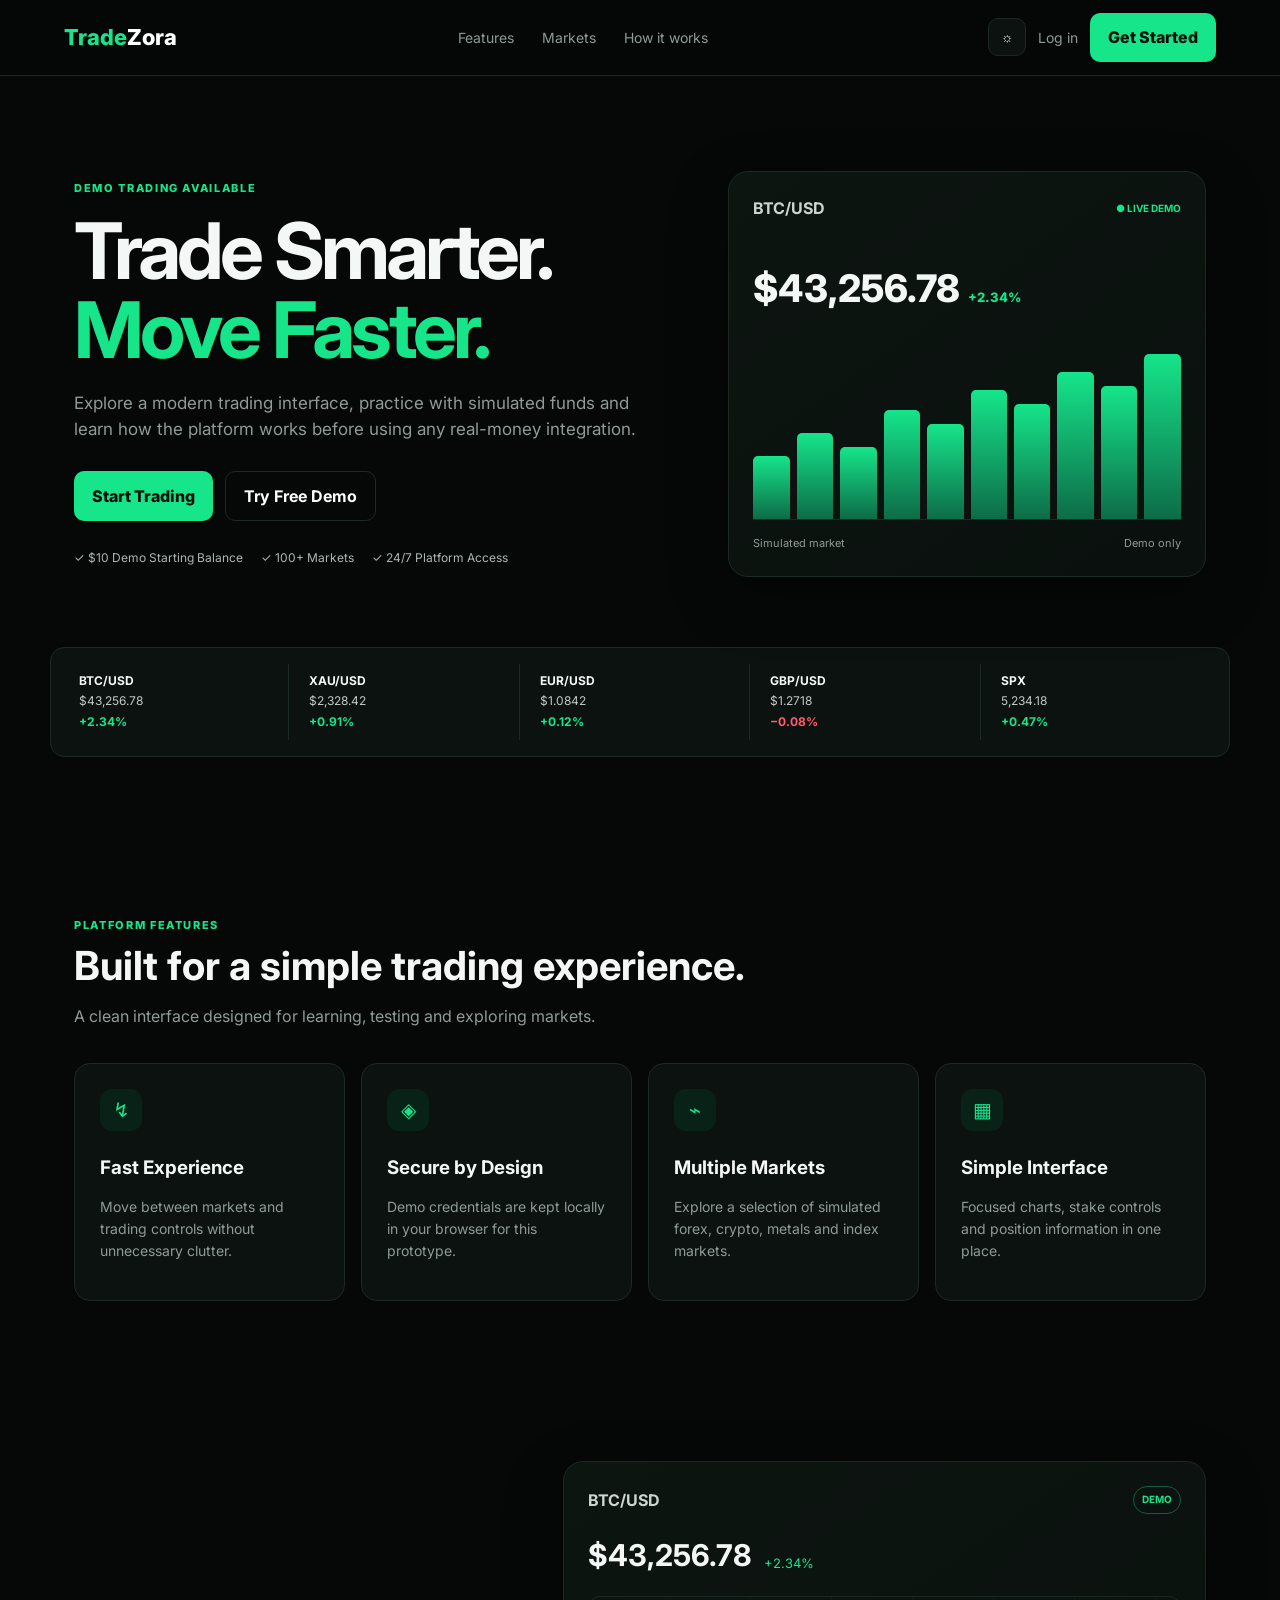
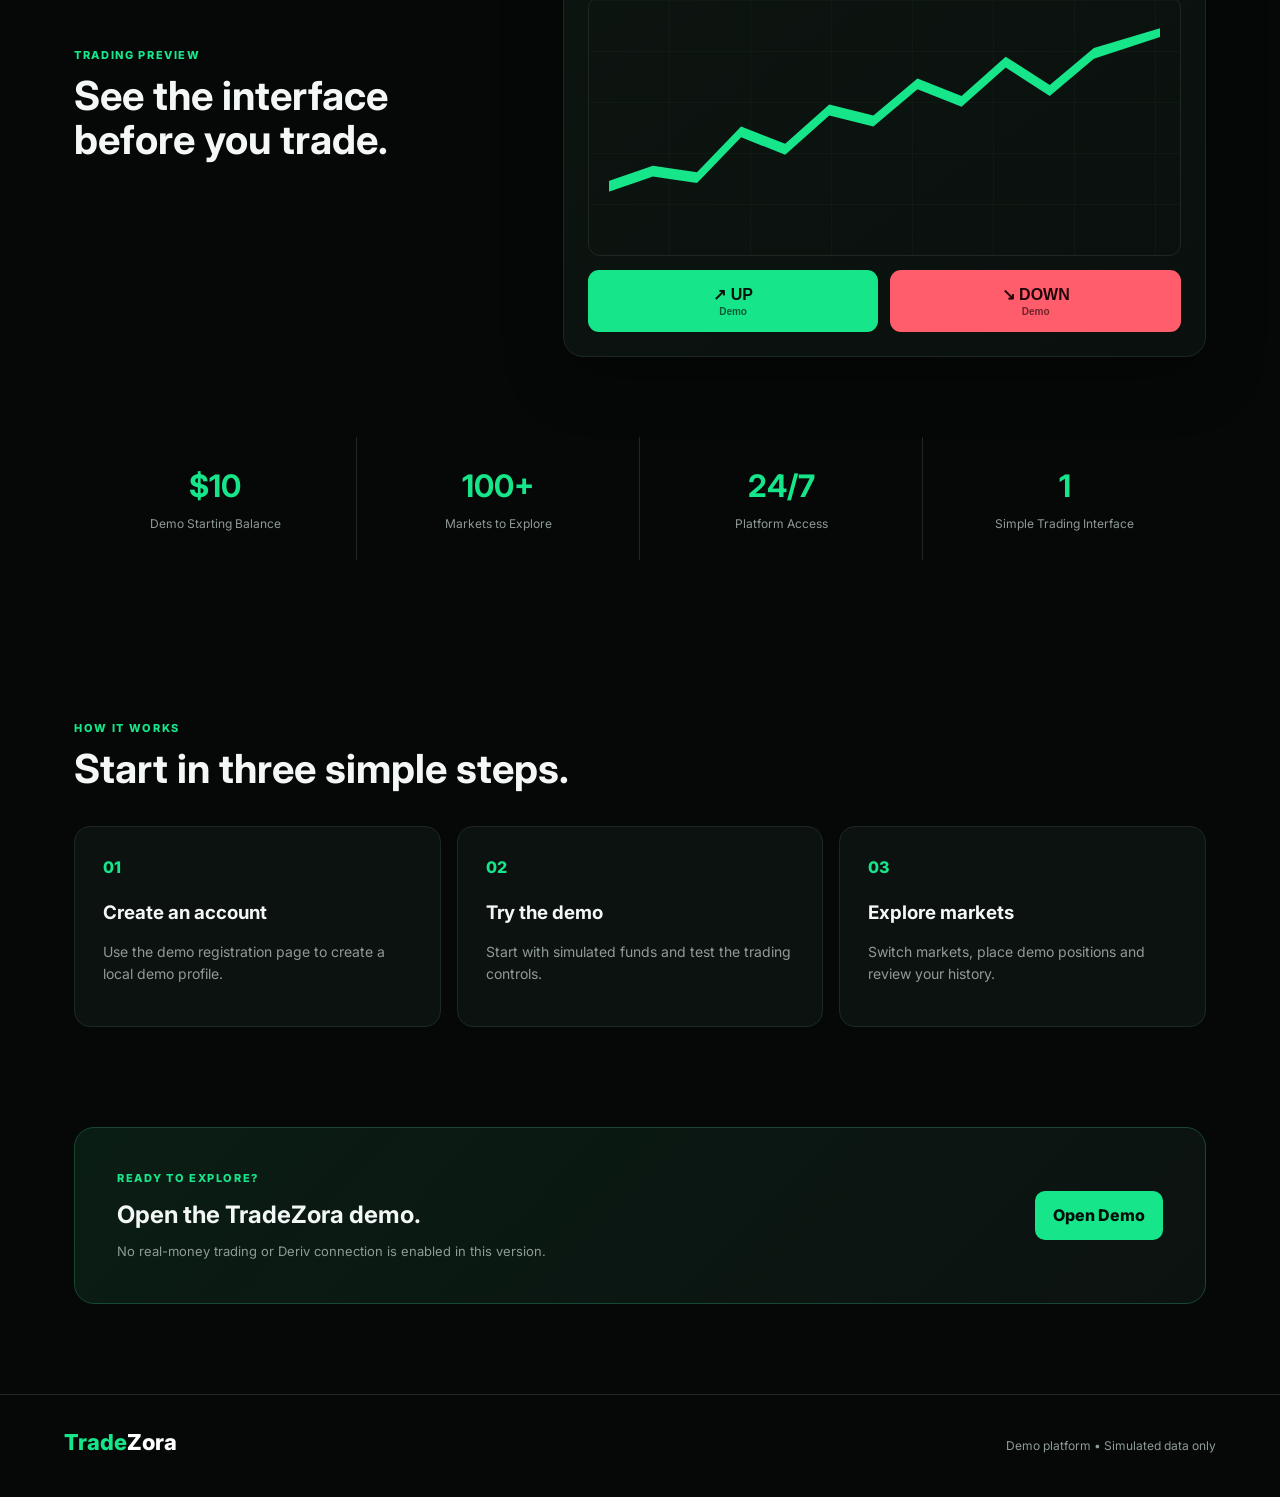
==== index.html @ fb7799f3 "Add files via upload" ====
<!DOCTYPE html>
<html lang="en">
<head>
  <meta charset="UTF-8">
  <meta name="viewport" content="width=device-width, initial-scale=1.0">
  <title>TradeZora — Demo Trading Platform</title>
  <meta name="description" content="TradeZora demo trading platform. Explore markets and practice with simulated funds.">
  <link rel="preconnect" href="https://fonts.googleapis.com">
  <link rel="preconnect" href="https://fonts.gstatic.com" crossorigin>
  <link href="https://fonts.googleapis.com/css2?family=Inter:wght@400;500;600;700;800&display=swap" rel="stylesheet">
  <link rel="stylesheet" href="styles.css">
</head>
<body>
  <header class="site-header">
    <a class="logo" href="index.html"><span>Trade</span>Zora</a>
    <nav>
      <a href="#features">Features</a>
      <a href="#markets">Markets</a>
      <a href="#how">How it works</a>
    </nav>
    <div class="header-actions">
      <button class="theme-btn" type="button">☼</button>
      <a class="login-btn" href="auth.html">Log in</a>
      <a class="get-started-btn" href="auth.html">Get Started</a>
    </div>
  </header>

  <main>
    <section class="hero">
      <div class="hero-copy">
        <div class="eyebrow">DEMO TRADING AVAILABLE</div>
        <h1>Trade Smarter.<br><span>Move Faster.</span></h1>
        <p>Explore a modern trading interface, practice with simulated funds and learn how the platform works before using any real-money integration.</p>
        <div class="hero-actions">
          <a class="primary-btn" href="auth.html">Start Trading</a>
          <a class="secondary-btn" href="#markets">Try Free Demo</a>
        </div>
        <div class="trust-row">
          <span>✓ $10 Demo Starting Balance</span>
          <span>✓ 100+ Markets</span>
          <span>✓ 24/7 Platform Access</span>
        </div>
      </div>
      <div class="hero-card">
        <div class="card-top"><span>BTC/USD</span><span class="live-dot">● LIVE DEMO</span></div>
        <div class="hero-price">$43,256.78 <small>+2.34%</small></div>
        <div class="mini-chart"><i></i><i></i><i></i><i></i><i></i><i></i><i></i><i></i><i></i><i></i></div>
        <div class="hero-card-bottom"><span>Simulated market</span><span>Demo only</span></div>
      </div>
    </section>

    <section class="ticker" id="markets">
      <div><strong>BTC/USD</strong><span>$43,256.78</span><b>+2.34%</b></div>
      <div><strong>XAU/USD</strong><span>$2,328.42</span><b>+0.91%</b></div>
      <div><strong>EUR/USD</strong><span>$1.0842</span><b>+0.12%</b></div>
      <div><strong>GBP/USD</strong><span>$1.2718</span><b class="negative">−0.08%</b></div>
      <div><strong>SPX</strong><span>5,234.18</span><b>+0.47%</b></div>
    </section>

    <section class="section" id="features">
      <div class="section-heading">
        <div class="eyebrow">PLATFORM FEATURES</div>
        <h2>Built for a simple trading experience.</h2>
        <p>A clean interface designed for learning, testing and exploring markets.</p>
      </div>
      <div class="feature-grid">
        <article class="feature-card"><div class="feature-icon">↯</div><h3>Fast Experience</h3><p>Move between markets and trading controls without unnecessary clutter.</p></article>
        <article class="feature-card"><div class="feature-icon">◈</div><h3>Secure by Design</h3><p>Demo credentials are kept locally in your browser for this prototype.</p></article>
        <article class="feature-card"><div class="feature-icon">⌁</div><h3>Multiple Markets</h3><p>Explore a selection of simulated forex, crypto, metals and index markets.</p></article>
        <article class="feature-card"><div class="feature-icon">▦</div><h3>Simple Interface</h3><p>Focused charts, stake controls and position information in one place.</p></article>
      </div>
    </section>

    <section class="section preview-section">
      <div class="section-heading">
        <div class="eyebrow">TRADING PREVIEW</div>
        <h2>See the interface before you trade.</h2>
      </div>
      <div class="trade-preview">
        <div class="preview-head"><span>BTC/USD</span><span class="demo-label">DEMO</span></div>
        <div class="price-info"><strong>$43,256.78</strong><span>+2.34%</span></div>
        <div class="big-chart">
          <div class="chart-line"></div>
        </div>
        <div class="preview-buttons">
          <button class="up-button">↗ UP <span>Demo</span></button>
          <button class="down-button">↘ DOWN <span>Demo</span></button>
        </div>
      </div>
    </section>

    <section class="stats-grid">
      <div><strong>$10</strong><span>Demo Starting Balance</span></div>
      <div><strong>100+</strong><span>Markets to Explore</span></div>
      <div><strong>24/7</strong><span>Platform Access</span></div>
      <div><strong>1</strong><span>Simple Trading Interface</span></div>
    </section>

    <section class="section" id="how">
      <div class="section-heading">
        <div class="eyebrow">HOW IT WORKS</div>
        <h2>Start in three simple steps.</h2>
      </div>
      <div class="steps">
        <article><span>01</span><h3>Create an account</h3><p>Use the demo registration page to create a local demo profile.</p></article>
        <article><span>02</span><h3>Try the demo</h3><p>Start with simulated funds and test the trading controls.</p></article>
        <article><span>03</span><h3>Explore markets</h3><p>Switch markets, place demo positions and review your history.</p></article>
      </div>
    </section>

    <section class="cta">
      <div><div class="eyebrow">READY TO EXPLORE?</div><h2>Open the TradeZora demo.</h2><p>No real-money trading or Deriv connection is enabled in this version.</p></div>
      <a class="primary-btn" href="auth.html">Open Demo</a>
    </section>
  </main>

  <footer><div class="logo"><span>Trade</span>Zora</div><p>Demo platform • Simulated data only</p></footer>
  <script src="app.js"></script>
</body>
</html>
---- styles.css ----
:root{--bg:#050807;--panel:#0c1210;--panel2:#101815;--text:#f3f7f5;--muted:#8f9b96;--green:#16e58a;--green2:#0bbd70;--red:#ff5d6c;--border:#1c2923;--shadow:0 20px 60px rgba(0,0,0,.28)}
*{box-sizing:border-box}html{scroll-behavior:smooth}body{margin:0;background:var(--bg);color:var(--text);font-family:Inter,Arial,sans-serif;line-height:1.55}.site-header{height:76px;padding:0 5%;display:flex;align-items:center;justify-content:space-between;border-bottom:1px solid var(--border);position:sticky;top:0;z-index:20;background:rgba(5,8,7,.92);backdrop-filter:blur(16px)}.logo{font-size:22px;font-weight:800;color:#fff;text-decoration:none}.logo span{color:var(--green)}nav{display:flex;gap:28px}nav a,.login-btn{color:var(--muted);text-decoration:none;font-size:14px}nav a:hover,.login-btn:hover{color:#fff}.header-actions{display:flex;gap:12px;align-items:center}.theme-btn{width:38px;height:38px;border:1px solid var(--border);background:var(--panel);color:#fff;border-radius:10px;cursor:pointer}.get-started-btn,.primary-btn{display:inline-flex;align-items:center;justify-content:center;background:var(--green);color:#031009;text-decoration:none;border:0;border-radius:10px;padding:12px 18px;font-weight:800;cursor:pointer}.secondary-btn{display:inline-flex;align-items:center;justify-content:center;border:1px solid var(--border);color:#fff;text-decoration:none;border-radius:10px;padding:12px 18px;font-weight:700}.hero{max-width:1180px;margin:auto;padding:95px 24px 70px;display:grid;grid-template-columns:1.1fr .9fr;gap:70px;align-items:center}.eyebrow{color:var(--green);font-size:11px;font-weight:800;letter-spacing:.15em}.hero h1{font-size:clamp(46px,7vw,78px);line-height:1.02;letter-spacing:-.05em;margin:14px 0 20px}.hero h1 span{color:var(--green)}.hero-copy>p{max-width:650px;color:var(--muted);font-size:17px}.hero-actions{display:flex;gap:12px;margin:28px 0}.trust-row{display:flex;flex-wrap:wrap;gap:18px;color:#aeb8b3;font-size:12px}.hero-card,.trade-preview{background:linear-gradient(145deg,#0d1511,#09100d);border:1px solid var(--border);border-radius:20px;box-shadow:var(--shadow)}.hero-card{padding:24px}.card-top,.preview-head{display:flex;justify-content:space-between;align-items:center;color:#cdd5d1;font-weight:700}.live-dot{font-size:10px;color:var(--green)}.hero-price{font-size:38px;font-weight:800;margin:38px 0 22px}.hero-price small{font-size:13px;color:var(--green)}.mini-chart{height:180px;display:flex;align-items:end;gap:7px;border-bottom:1px solid var(--border)}.mini-chart i{display:block;flex:1;background:linear-gradient(180deg,var(--green),#0d6c48);border-radius:5px 5px 0 0}.mini-chart i:nth-child(1){height:35%}.mini-chart i:nth-child(2){height:48%}.mini-chart i:nth-child(3){height:40%}.mini-chart i:nth-child(4){height:61%}.mini-chart i:nth-child(5){height:53%}.mini-chart i:nth-child(6){height:72%}.mini-chart i:nth-child(7){height:64%}.mini-chart i:nth-child(8){height:82%}.mini-chart i:nth-child(9){height:74%}.mini-chart i:nth-child(10){height:92%}.hero-card-bottom{display:flex;justify-content:space-between;color:var(--muted);font-size:11px;margin-top:15px}.ticker{max-width:1180px;margin:0 auto 80px;padding:16px 18px;display:grid;grid-template-columns:repeat(5,1fr);gap:10px;background:var(--panel);border:1px solid var(--border);border-radius:14px}.ticker div{display:flex;flex-direction:column;gap:2px;padding:8px 10px;border-right:1px solid var(--border)}.ticker div:last-child{border:0}.ticker strong{font-size:12px}.ticker span,.ticker b{font-size:12px}.ticker span{color:#c0c9c5}.ticker b{color:var(--green)}.ticker .negative{color:var(--red)}.section{max-width:1180px;margin:auto;padding:80px 24px}.section-heading{max-width:700px;margin-bottom:35px}.section-heading h2{font-size:40px;line-height:1.1;margin:10px 0}.section-heading p{color:var(--muted)}.feature-grid{display:grid;grid-template-columns:repeat(4,1fr);gap:16px}.feature-card{background:var(--panel);border:1px solid var(--border);border-radius:16px;padding:25px}.feature-icon{width:42px;height:42px;display:grid;place-items:center;border-radius:12px;background:#092218;color:var(--green);font-size:20px}.feature-card h3{margin:22px 0 8px}.feature-card p{color:var(--muted);font-size:14px}.preview-section{display:grid;grid-template-columns:.8fr 1.2fr;gap:60px;align-items:center}.preview-section .section-heading{margin:0}.trade-preview{padding:24px}.demo-label{font-size:10px;color:var(--green);border:1px solid #155c40;padding:5px 8px;border-radius:20px}.price-info{display:flex;align-items:end;gap:12px;margin:18px 0}.price-info strong{font-size:30px}.price-info span{color:var(--green);font-size:13px;margin-bottom:5px}.big-chart{height:260px;border:1px solid var(--border);border-radius:12px;background:repeating-linear-gradient(0deg,transparent 0 50px,#132019 51px),repeating-linear-gradient(90deg,transparent 0 80px,#132019 81px);position:relative;overflow:hidden}.chart-line{position:absolute;inset:20px;clip-path:polygon(0 75%,8% 68%,16% 71%,24% 50%,32% 58%,40% 40%,48% 45%,56% 28%,64% 36%,72% 18%,80% 31%,88% 14%,100% 5%,100% 9%,88% 19%,80% 36%,72% 23%,64% 41%,56% 33%,48% 50%,40% 45%,32% 63%,24% 55%,16% 76%,8% 73%,0 80%);background:var(--green)}.preview-buttons{display:grid;grid-template-columns:1fr 1fr;gap:12px;margin-top:14px}.preview-buttons button{border:0;border-radius:11px;padding:15px;font-size:16px;font-weight:800;cursor:pointer}.preview-buttons span{display:block;font-size:10px;opacity:.65;margin-top:2px}.up-button{background:#16e58a;color:#04130b}.down-button{background:#ff5d6c;color:#21060a}.stats-grid{max-width:1132px;margin:0 auto;padding:0 0 80px;display:grid;grid-template-columns:repeat(4,1fr)}.stats-grid div{text-align:center;padding:25px;border-right:1px solid var(--border)}.stats-grid div:last-child{border:0}.stats-grid strong{display:block;color:var(--green);font-size:31px}.stats-grid span{color:var(--muted);font-size:12px}.steps{display:grid;grid-template-columns:repeat(3,1fr);gap:16px}.steps article{background:var(--panel);border:1px solid var(--border);padding:28px;border-radius:16px}.steps span{color:var(--green);font-weight:800}.steps h3{margin:18px 0 8px}.steps p{color:var(--muted);font-size:14px}.cta{max-width:1132px;margin:20px auto 90px;padding:42px;border:1px solid #174832;background:linear-gradient(135deg,#0a1d14,#0c1210);border-radius:20px;display:flex;align-items:center;justify-content:space-between;gap:30px}.cta h2{margin:8px 0}.cta p{margin:0;color:var(--muted);font-size:13px}footer{border-top:1px solid var(--border);padding:30px 5%;display:flex;justify-content:space-between;color:var(--muted);font-size:12px}@media(max-width:900px){nav{display:none}.hero{grid-template-columns:1fr;padding-top:60px}.feature-grid{grid-template-columns:1fr 1fr}.preview-section{grid-template-columns:1fr}.ticker{grid-template-columns:1fr 1fr;margin:0 20px 50px}.stats-grid{grid-template-columns:1fr 1fr}.steps{grid-template-columns:1fr 1fr}.cta{margin-left:20px;margin-right:20px}}@media(max-width:560px){.site-header{padding:0 16px}.login-btn{display:none}.hero{padding:55px 18px}.hero h1{font-size:48px}.hero-actions{flex-direction:column}.trust-row{flex-direction:column;gap:8px}.ticker{grid-template-columns:1fr;margin-left:16px;margin-right:16px}.feature-grid,.steps,.stats-grid{grid-template-columns:1fr}.stats-grid{padding:0 18px 50px}.stats-grid div{border-right:0;border-bottom:1px solid var(--border)}.stats-grid div:last-child{border:0}.section{padding:55px 18px}.section-heading h2{font-size:32px}.cta{margin:10px 18px 60px;padding:28px;flex-direction:column;align-items:flex-start}footer{padding:25px 18px;flex-direction:column;gap:8px}}
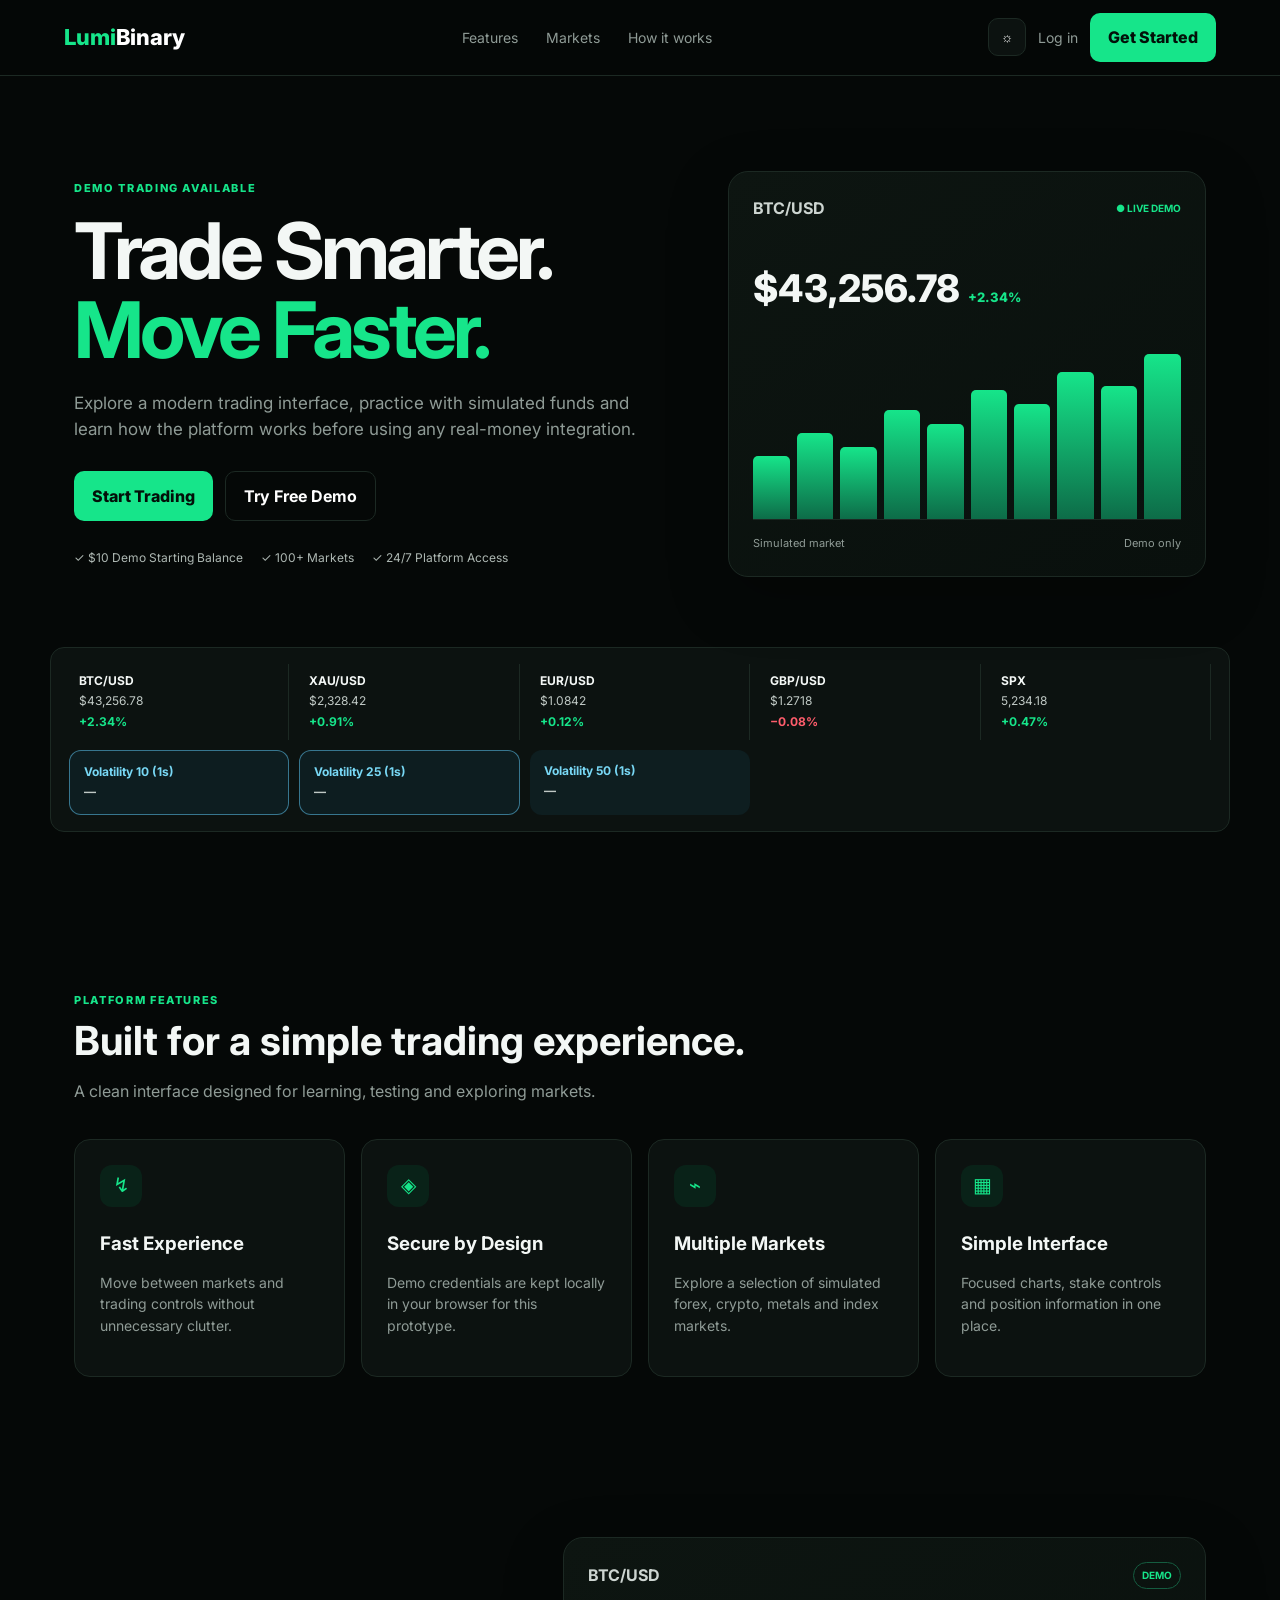
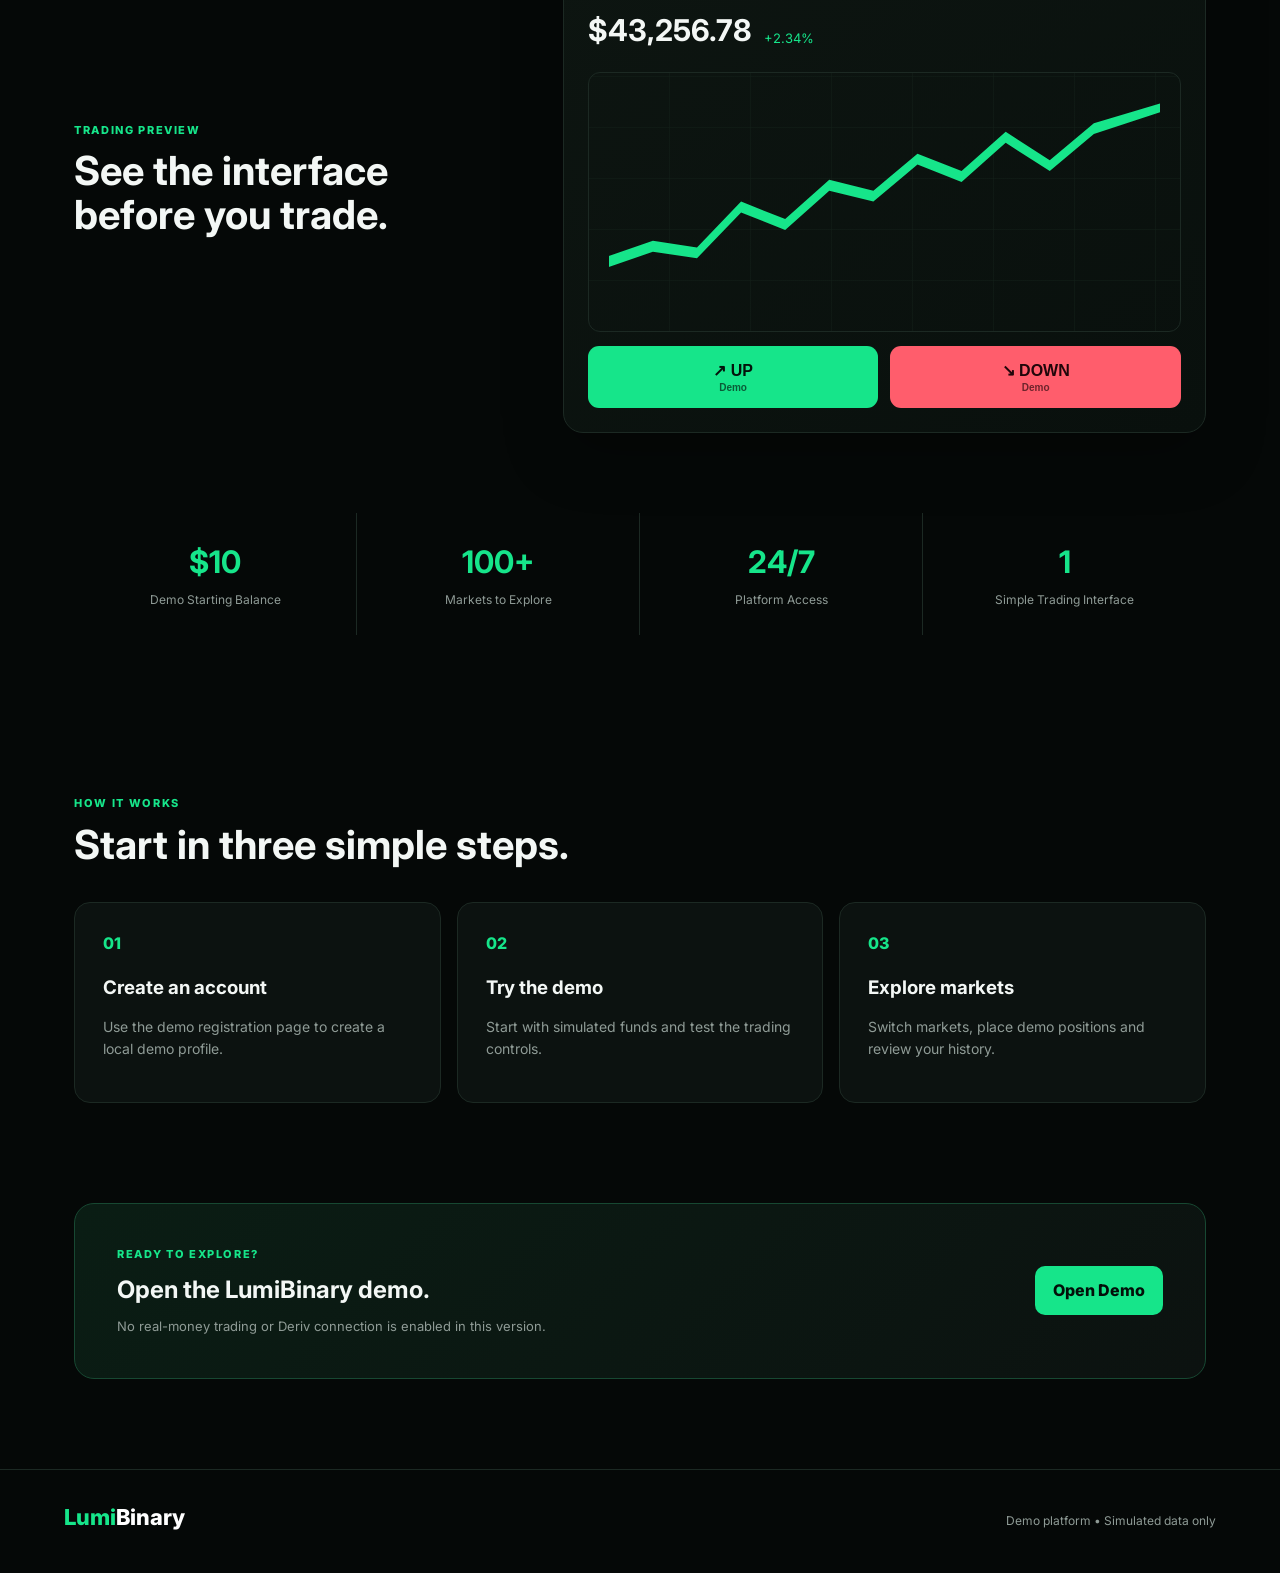
==== commit 1735922a: "index.html" ====
--- a/index.html
+++ b/index.html
@@ -3,16 +3,30 @@
 <head>
   <meta charset="UTF-8">
   <meta name="viewport" content="width=device-width, initial-scale=1.0">
-  <title>TradeZora — Demo Trading Platform</title>
-  <meta name="description" content="TradeZora demo trading platform. Explore markets and practice with simulated funds.">
+  <title>LumiBinary — Demo Trading Platform</title>
+  <meta name="description" content="LumiBinary demo trading platform. Explore markets and practice with simulated funds.">
   <link rel="preconnect" href="https://fonts.googleapis.com">
   <link rel="preconnect" href="https://fonts.gstatic.com" crossorigin>
   <link href="https://fonts.googleapis.com/css2?family=Inter:wght@400;500;600;700;800&display=swap" rel="stylesheet">
   <link rel="stylesheet" href="styles.css">
+  <style>
+    .ticker .volatility-market {
+      border: 1px solid rgba(91, 192, 235, 0.55);
+      border-radius: 12px;
+      padding: 12px 14px;
+      background: rgba(31, 112, 150, 0.12);
+    }
+    .ticker .volatility-market strong {
+      color: #78d8f5;
+    }
+    .ticker .volatility-market span {
+      font-weight: 700;
+    }
+  </style>
 </head>
 <body>
   <header class="site-header">
-    <a class="logo" href="index.html"><span>Trade</span>Zora</a>
+    <a class="logo" href="index.html"><span>Lumi</span>Binary</a>
     <nav>
       <a href="#features">Features</a>
       <a href="#markets">Markets</a>
@@ -55,6 +69,9 @@
       <div><strong>EUR/USD</strong><span>$1.0842</span><b>+0.12%</b></div>
       <div><strong>GBP/USD</strong><span>$1.2718</span><b class="negative">−0.08%</b></div>
       <div><strong>SPX</strong><span>5,234.18</span><b>+0.47%</b></div>
+      <div class="volatility-market"><strong>Volatility 10 (1s)</strong><span>—</span></div>
+      <div class="volatility-market"><strong>Volatility 25 (1s)</strong><span>—</span></div>
+      <div class="volatility-market"><strong>Volatility 50 (1s)</strong><span>—</span></div>
     </section>
 
     <section class="section" id="features">
@@ -109,12 +126,12 @@
     </section>
 
     <section class="cta">
-      <div><div class="eyebrow">READY TO EXPLORE?</div><h2>Open the TradeZora demo.</h2><p>No real-money trading or Deriv connection is enabled in this version.</p></div>
+      <div><div class="eyebrow">READY TO EXPLORE?</div><h2>Open the LumiBinary demo.</h2><p>No real-money trading or Deriv connection is enabled in this version.</p></div>
       <a class="primary-btn" href="auth.html">Open Demo</a>
     </section>
   </main>
 
-  <footer><div class="logo"><span>Trade</span>Zora</div><p>Demo platform • Simulated data only</p></footer>
+  <footer><div class="logo"><span>Lumi</span>Binary</div><p>Demo platform • Simulated data only</p></footer>
   <script src="app.js"></script>
 </body>
-</html>+</html>
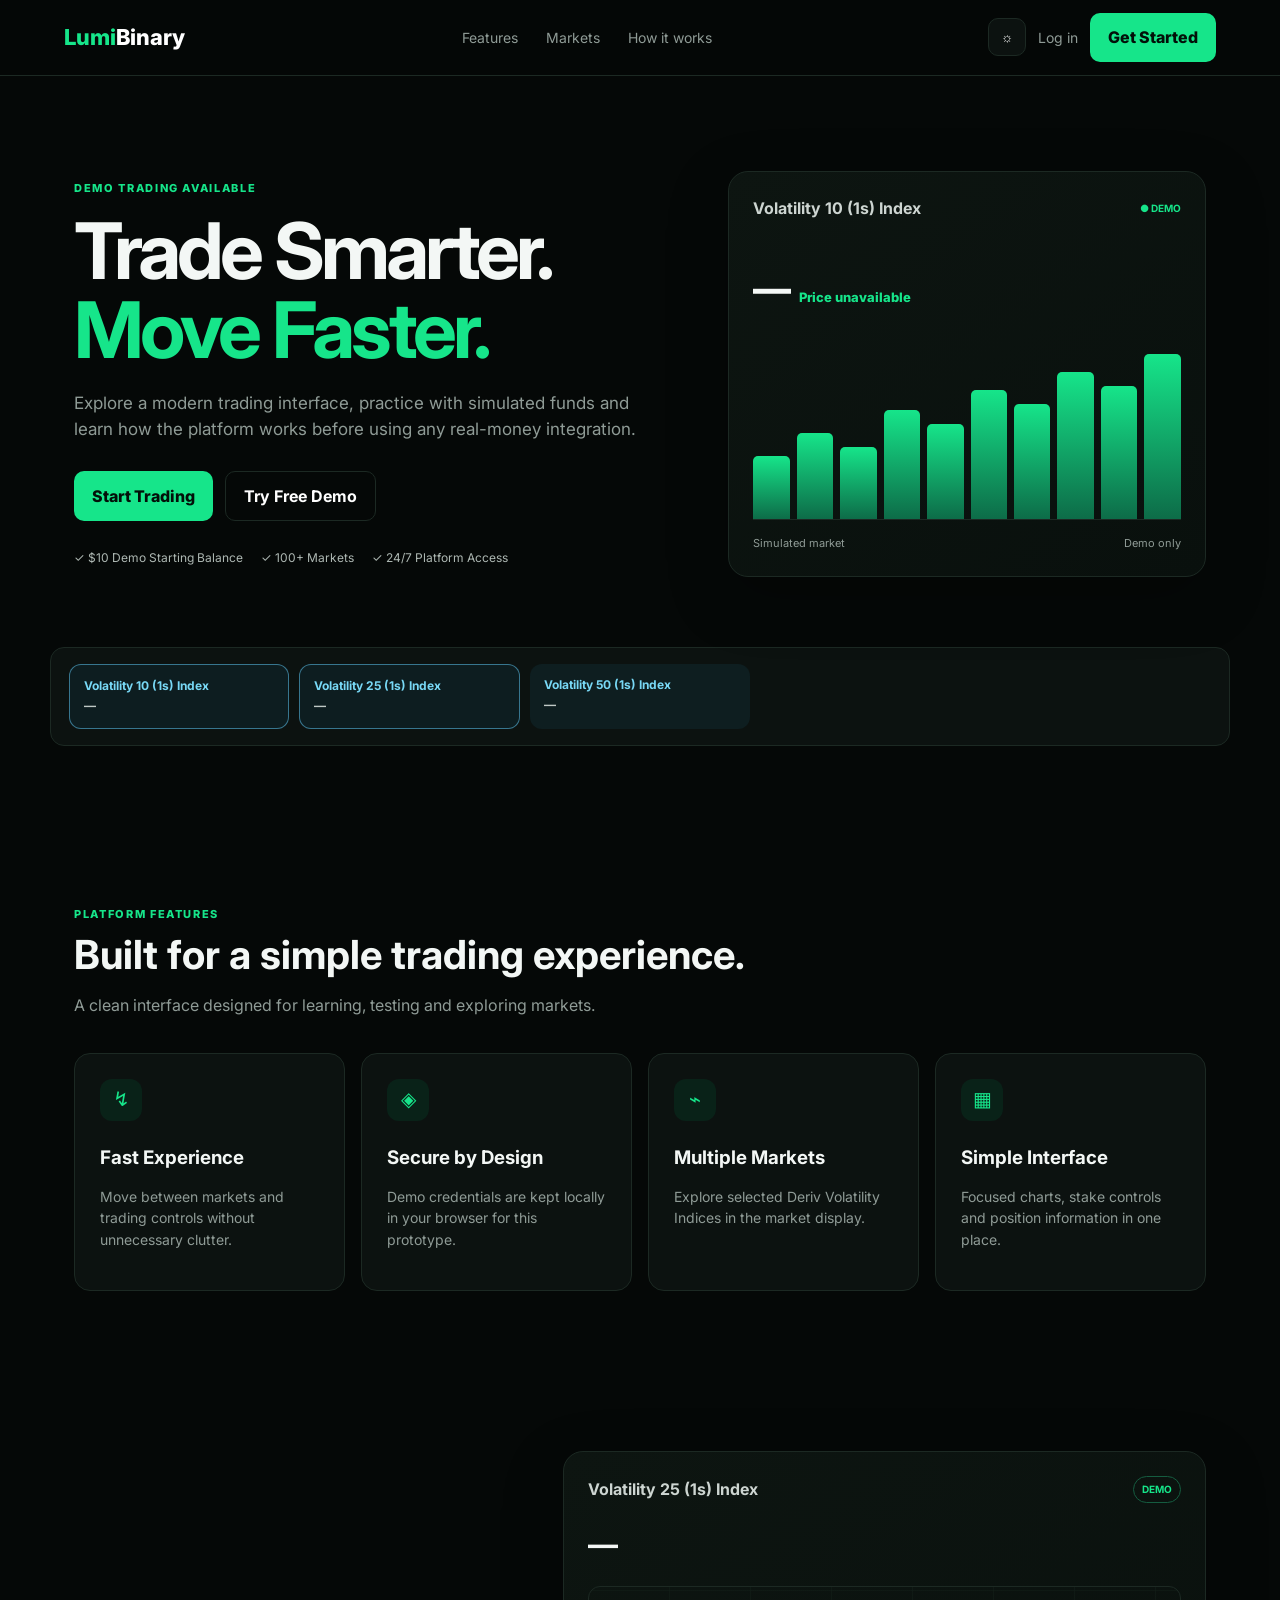
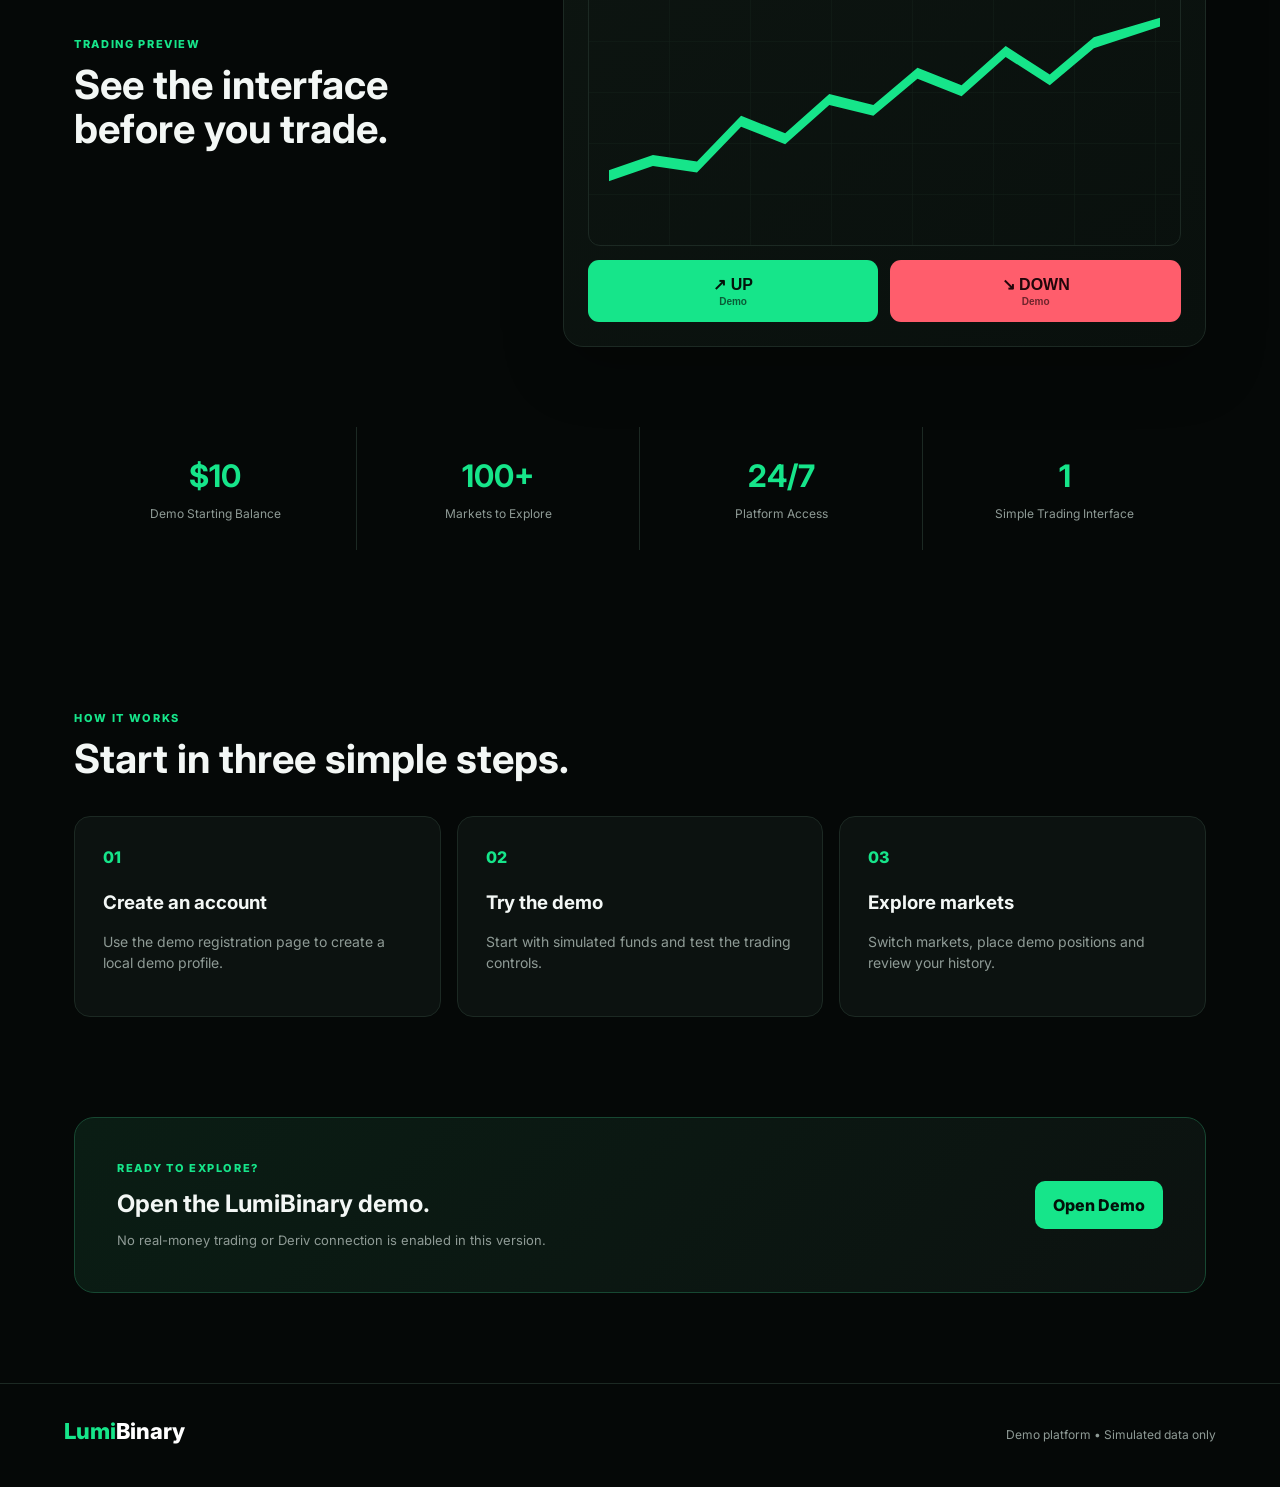
==== commit 334e114e: "index.html" ====
--- a/index.html
+++ b/index.html
@@ -56,22 +56,17 @@
         </div>
       </div>
       <div class="hero-card">
-        <div class="card-top"><span>BTC/USD</span><span class="live-dot">● LIVE DEMO</span></div>
-        <div class="hero-price">$43,256.78 <small>+2.34%</small></div>
+        <div class="card-top"><span>Volatility 10 (1s) Index</span><span class="live-dot">● DEMO</span></div>
+        <div class="hero-price">— <small>Price unavailable</small></div>
         <div class="mini-chart"><i></i><i></i><i></i><i></i><i></i><i></i><i></i><i></i><i></i><i></i></div>
         <div class="hero-card-bottom"><span>Simulated market</span><span>Demo only</span></div>
       </div>
     </section>
 
     <section class="ticker" id="markets">
-      <div><strong>BTC/USD</strong><span>$43,256.78</span><b>+2.34%</b></div>
-      <div><strong>XAU/USD</strong><span>$2,328.42</span><b>+0.91%</b></div>
-      <div><strong>EUR/USD</strong><span>$1.0842</span><b>+0.12%</b></div>
-      <div><strong>GBP/USD</strong><span>$1.2718</span><b class="negative">−0.08%</b></div>
-      <div><strong>SPX</strong><span>5,234.18</span><b>+0.47%</b></div>
-      <div class="volatility-market"><strong>Volatility 10 (1s)</strong><span>—</span></div>
-      <div class="volatility-market"><strong>Volatility 25 (1s)</strong><span>—</span></div>
-      <div class="volatility-market"><strong>Volatility 50 (1s)</strong><span>—</span></div>
+      <div class="volatility-market"><strong>Volatility 10 (1s) Index</strong><span>—</span></div>
+      <div class="volatility-market"><strong>Volatility 25 (1s) Index</strong><span>—</span></div>
+      <div class="volatility-market"><strong>Volatility 50 (1s) Index</strong><span>—</span></div>
     </section>
 
     <section class="section" id="features">
@@ -83,7 +78,7 @@
       <div class="feature-grid">
         <article class="feature-card"><div class="feature-icon">↯</div><h3>Fast Experience</h3><p>Move between markets and trading controls without unnecessary clutter.</p></article>
         <article class="feature-card"><div class="feature-icon">◈</div><h3>Secure by Design</h3><p>Demo credentials are kept locally in your browser for this prototype.</p></article>
-        <article class="feature-card"><div class="feature-icon">⌁</div><h3>Multiple Markets</h3><p>Explore a selection of simulated forex, crypto, metals and index markets.</p></article>
+        <article class="feature-card"><div class="feature-icon">⌁</div><h3>Multiple Markets</h3><p>Explore selected Deriv Volatility Indices in the market display.</p></article>
         <article class="feature-card"><div class="feature-icon">▦</div><h3>Simple Interface</h3><p>Focused charts, stake controls and position information in one place.</p></article>
       </div>
     </section>
@@ -94,8 +89,8 @@
         <h2>See the interface before you trade.</h2>
       </div>
       <div class="trade-preview">
-        <div class="preview-head"><span>BTC/USD</span><span class="demo-label">DEMO</span></div>
-        <div class="price-info"><strong>$43,256.78</strong><span>+2.34%</span></div>
+        <div class="preview-head"><span>Volatility 25 (1s) Index</span><span class="demo-label">DEMO</span></div>
+        <div class="price-info"><strong>—</strong></div>
         <div class="big-chart">
           <div class="chart-line"></div>
         </div>
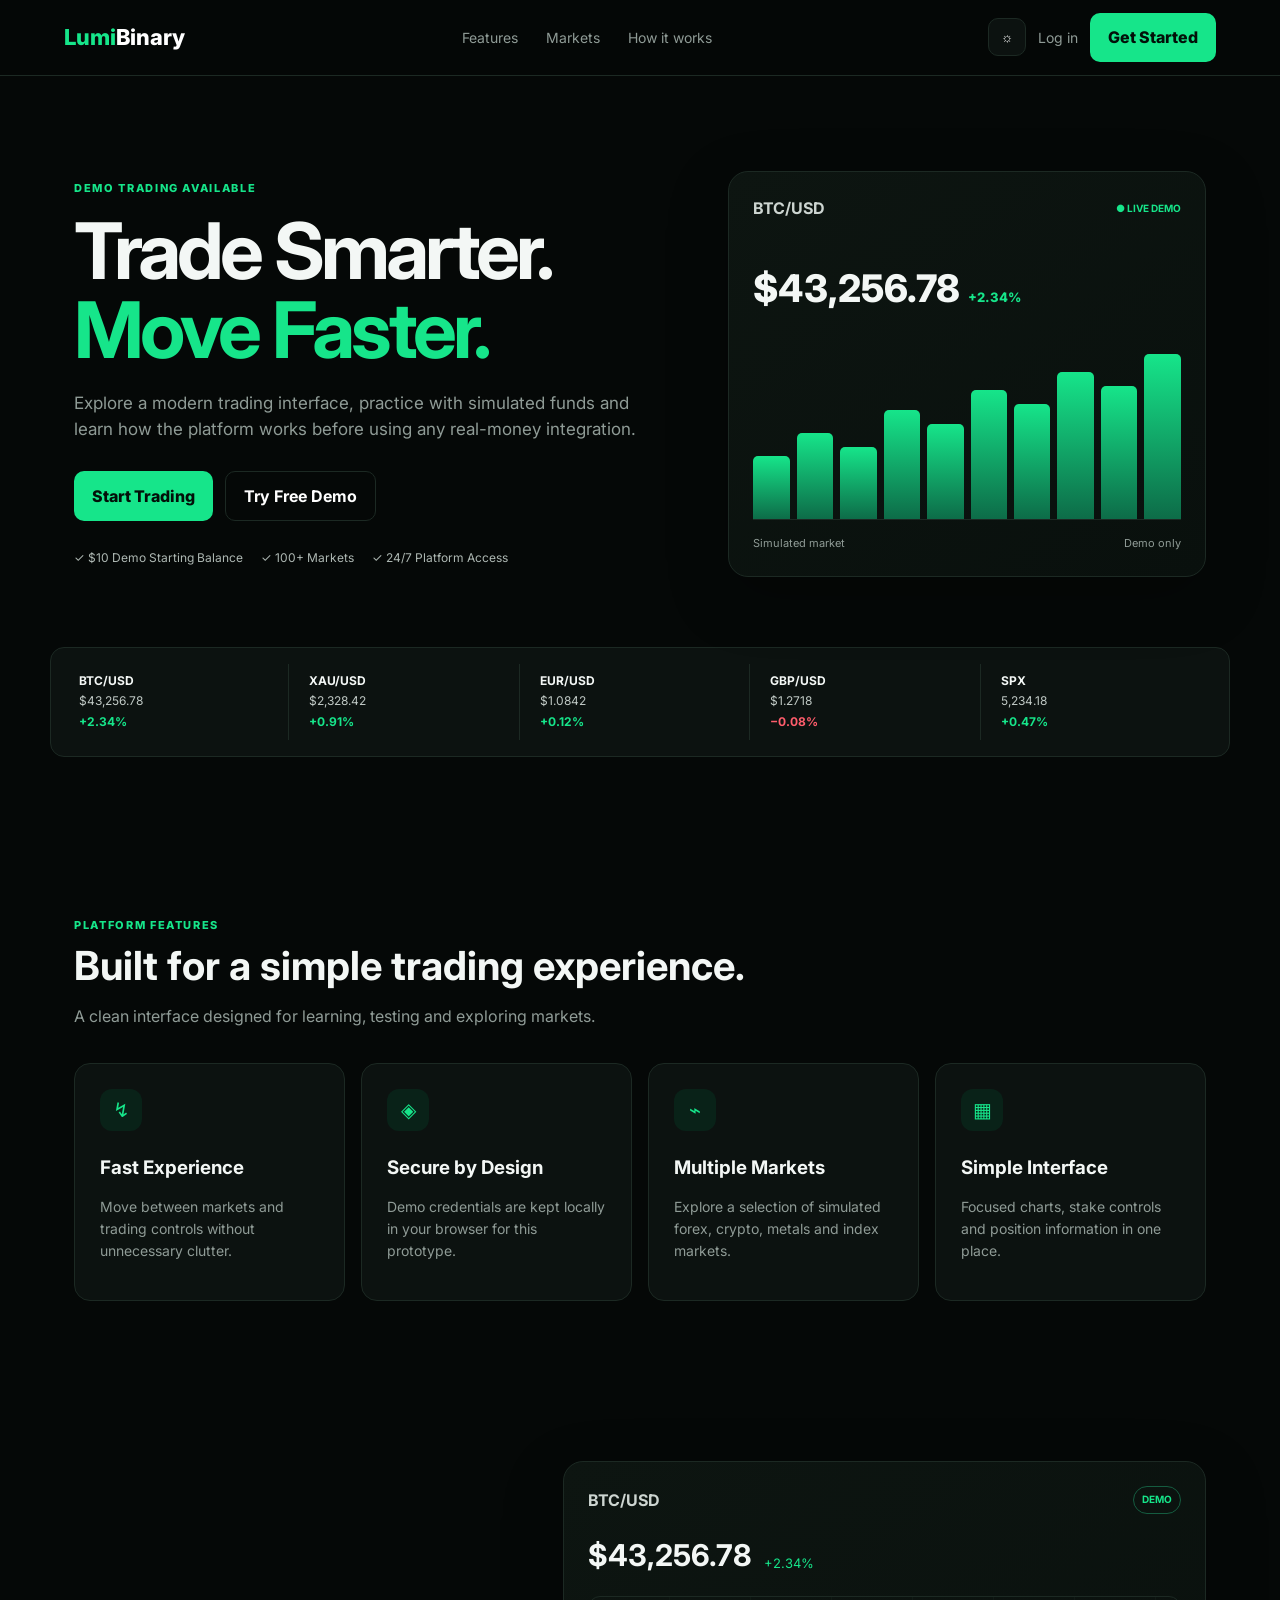
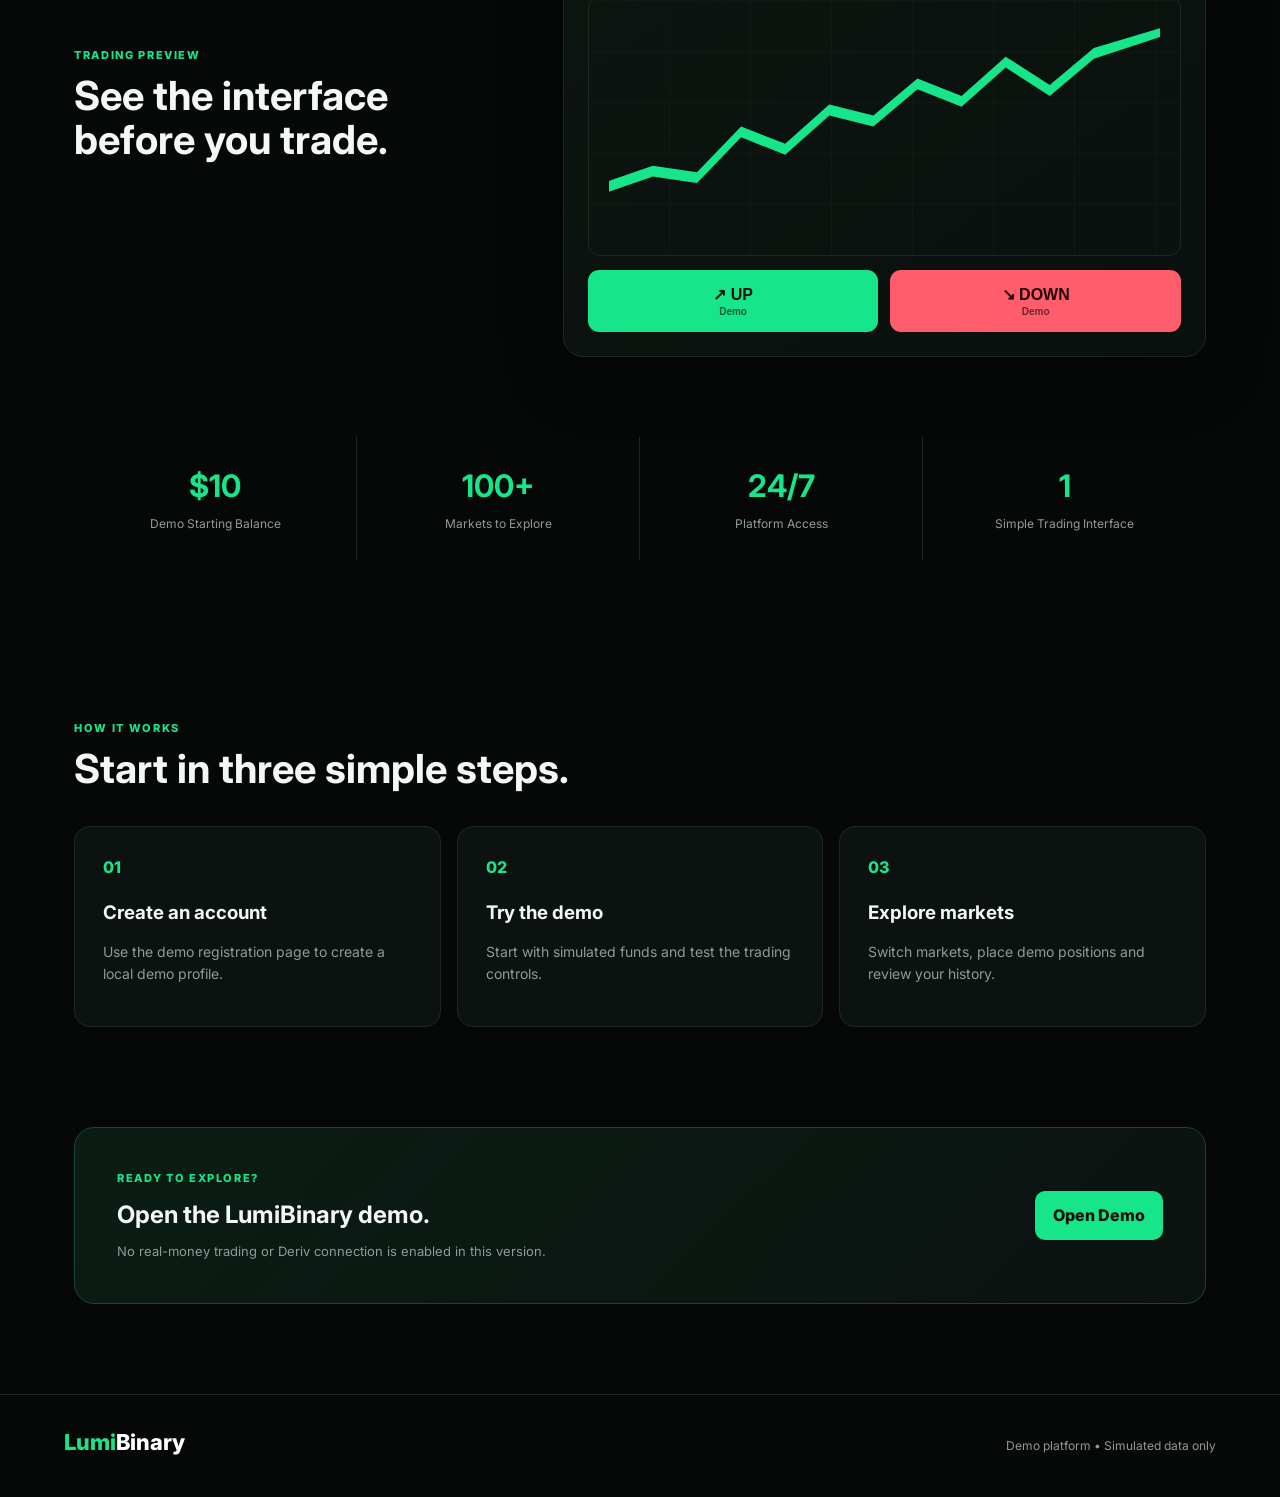
==== commit 9479e051: "index.html Removed inline styles for volatility markets and updated market information to reflect BT" ====
--- a/index.html
+++ b/index.html
@@ -9,20 +9,6 @@
   <link rel="preconnect" href="https://fonts.gstatic.com" crossorigin>
   <link href="https://fonts.googleapis.com/css2?family=Inter:wght@400;500;600;700;800&display=swap" rel="stylesheet">
   <link rel="stylesheet" href="styles.css">
-  <style>
-    .ticker .volatility-market {
-      border: 1px solid rgba(91, 192, 235, 0.55);
-      border-radius: 12px;
-      padding: 12px 14px;
-      background: rgba(31, 112, 150, 0.12);
-    }
-    .ticker .volatility-market strong {
-      color: #78d8f5;
-    }
-    .ticker .volatility-market span {
-      font-weight: 700;
-    }
-  </style>
 </head>
 <body>
   <header class="site-header">
@@ -56,17 +42,19 @@
         </div>
       </div>
       <div class="hero-card">
-        <div class="card-top"><span>Volatility 10 (1s) Index</span><span class="live-dot">● DEMO</span></div>
-        <div class="hero-price">— <small>Price unavailable</small></div>
+        <div class="card-top"><span>BTC/USD</span><span class="live-dot">● LIVE DEMO</span></div>
+        <div class="hero-price">$43,256.78 <small>+2.34%</small></div>
         <div class="mini-chart"><i></i><i></i><i></i><i></i><i></i><i></i><i></i><i></i><i></i><i></i></div>
         <div class="hero-card-bottom"><span>Simulated market</span><span>Demo only</span></div>
       </div>
     </section>
 
     <section class="ticker" id="markets">
-      <div class="volatility-market"><strong>Volatility 10 (1s) Index</strong><span>—</span></div>
-      <div class="volatility-market"><strong>Volatility 25 (1s) Index</strong><span>—</span></div>
-      <div class="volatility-market"><strong>Volatility 50 (1s) Index</strong><span>—</span></div>
+      <div><strong>BTC/USD</strong><span>$43,256.78</span><b>+2.34%</b></div>
+      <div><strong>XAU/USD</strong><span>$2,328.42</span><b>+0.91%</b></div>
+      <div><strong>EUR/USD</strong><span>$1.0842</span><b>+0.12%</b></div>
+      <div><strong>GBP/USD</strong><span>$1.2718</span><b class="negative">−0.08%</b></div>
+      <div><strong>SPX</strong><span>5,234.18</span><b>+0.47%</b></div>
     </section>
 
     <section class="section" id="features">
@@ -78,7 +66,7 @@
       <div class="feature-grid">
         <article class="feature-card"><div class="feature-icon">↯</div><h3>Fast Experience</h3><p>Move between markets and trading controls without unnecessary clutter.</p></article>
         <article class="feature-card"><div class="feature-icon">◈</div><h3>Secure by Design</h3><p>Demo credentials are kept locally in your browser for this prototype.</p></article>
-        <article class="feature-card"><div class="feature-icon">⌁</div><h3>Multiple Markets</h3><p>Explore selected Deriv Volatility Indices in the market display.</p></article>
+        <article class="feature-card"><div class="feature-icon">⌁</div><h3>Multiple Markets</h3><p>Explore a selection of simulated forex, crypto, metals and index markets.</p></article>
         <article class="feature-card"><div class="feature-icon">▦</div><h3>Simple Interface</h3><p>Focused charts, stake controls and position information in one place.</p></article>
       </div>
     </section>
@@ -89,8 +77,8 @@
         <h2>See the interface before you trade.</h2>
       </div>
       <div class="trade-preview">
-        <div class="preview-head"><span>Volatility 25 (1s) Index</span><span class="demo-label">DEMO</span></div>
-        <div class="price-info"><strong>—</strong></div>
+        <div class="preview-head"><span>BTC/USD</span><span class="demo-label">DEMO</span></div>
+        <div class="price-info"><strong>$43,256.78</strong><span>+2.34%</span></div>
         <div class="big-chart">
           <div class="chart-line"></div>
         </div>
